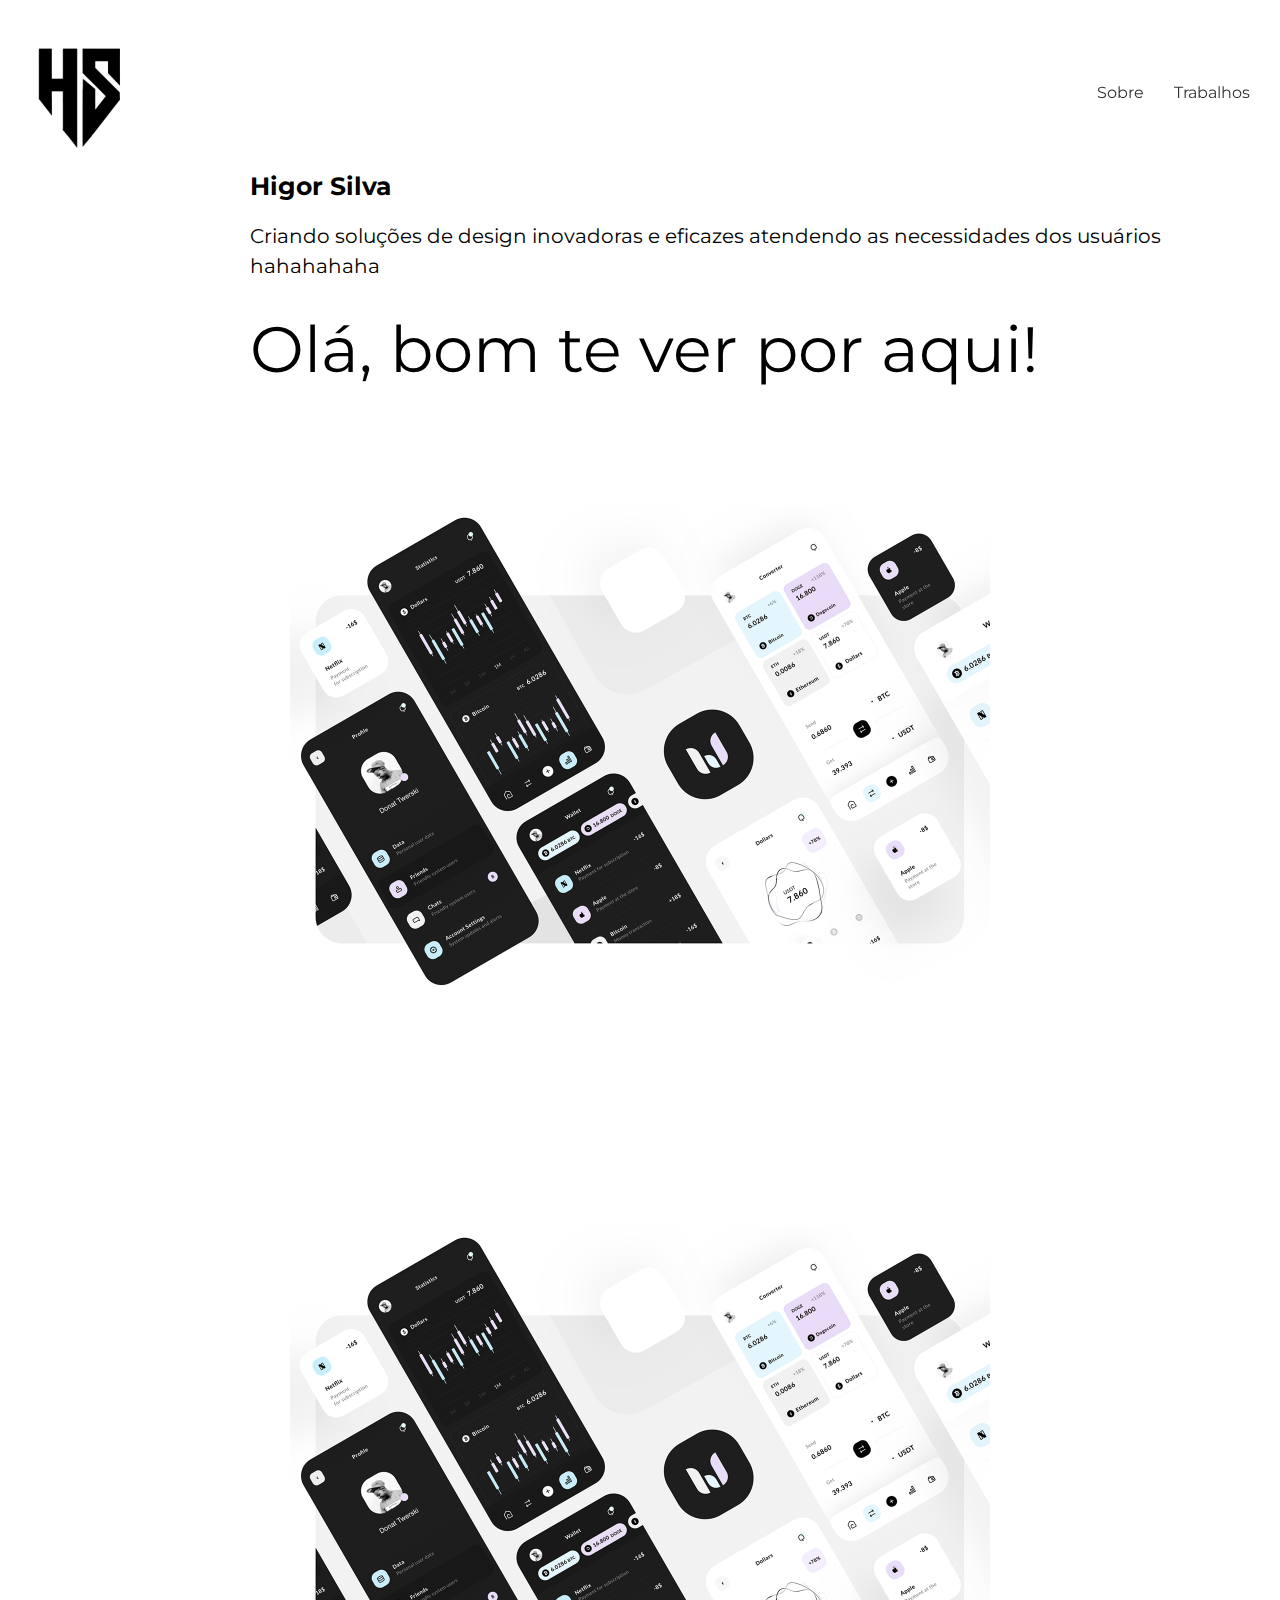
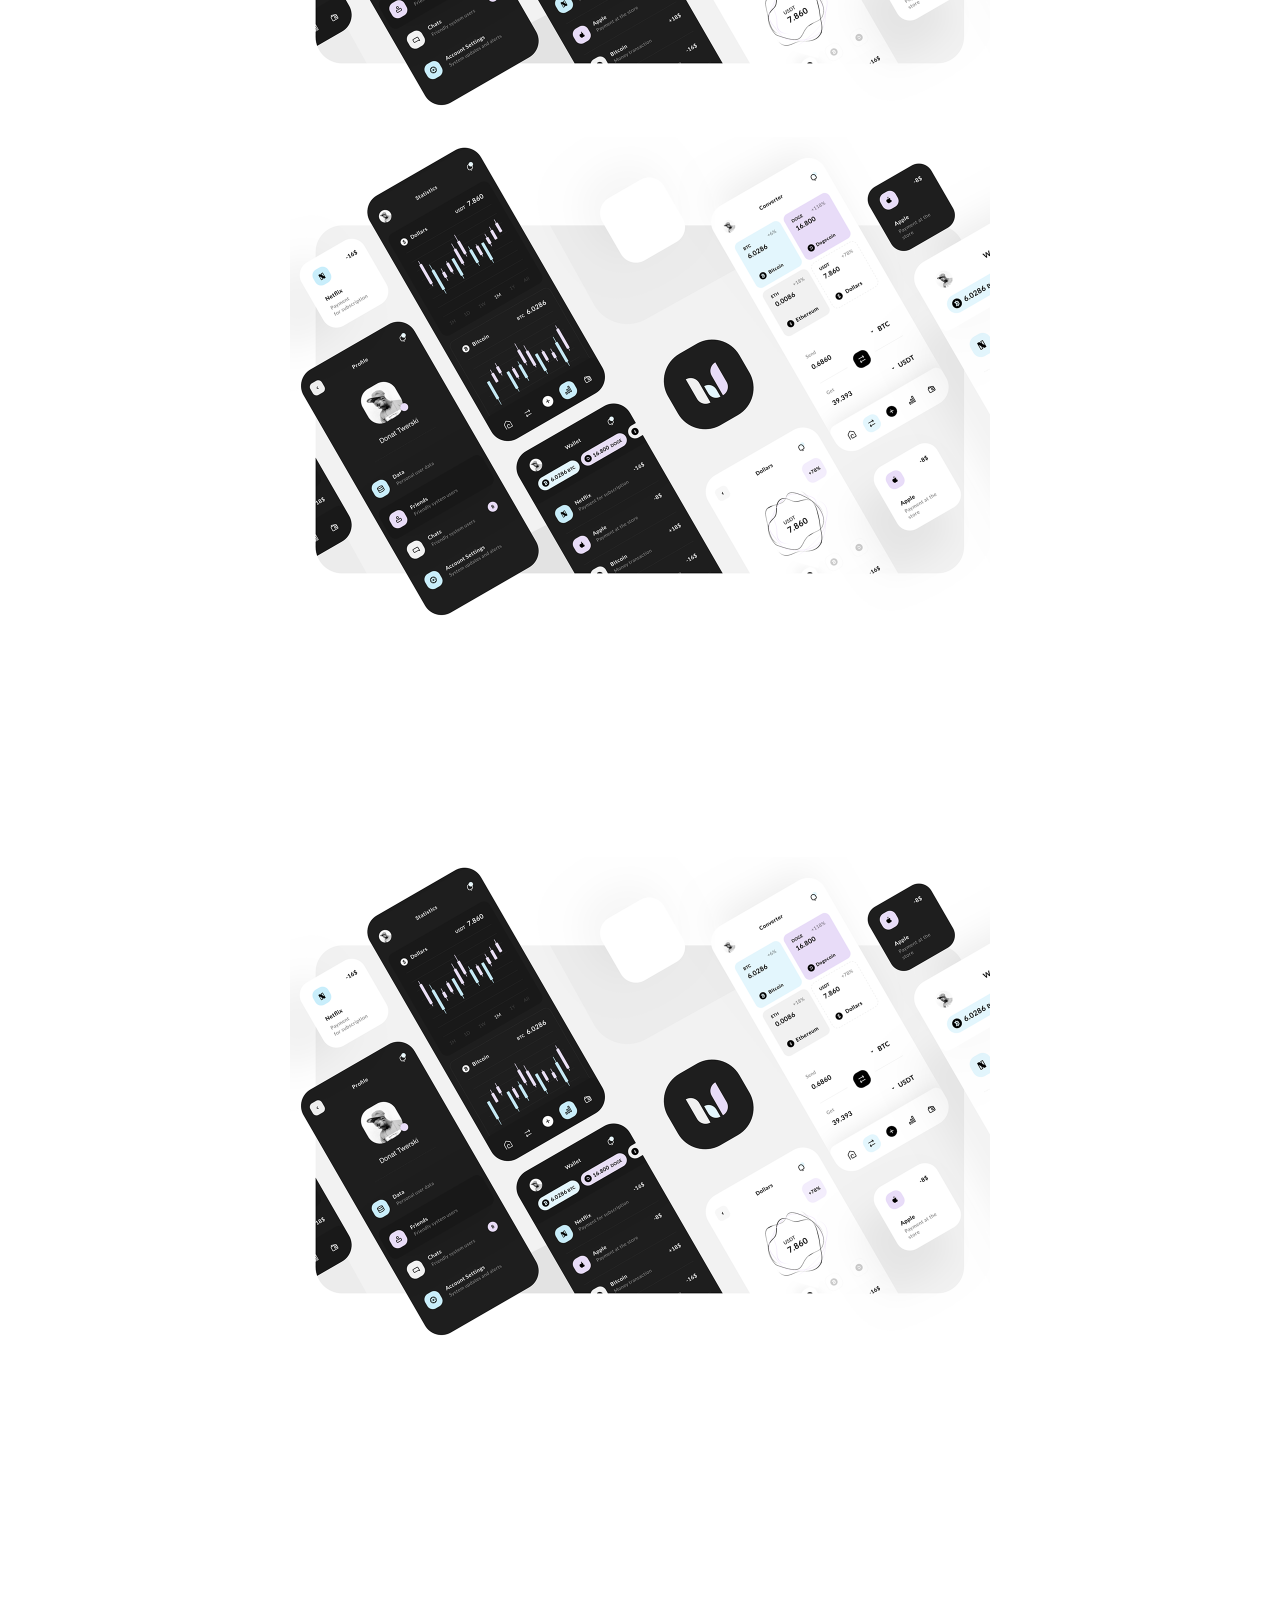
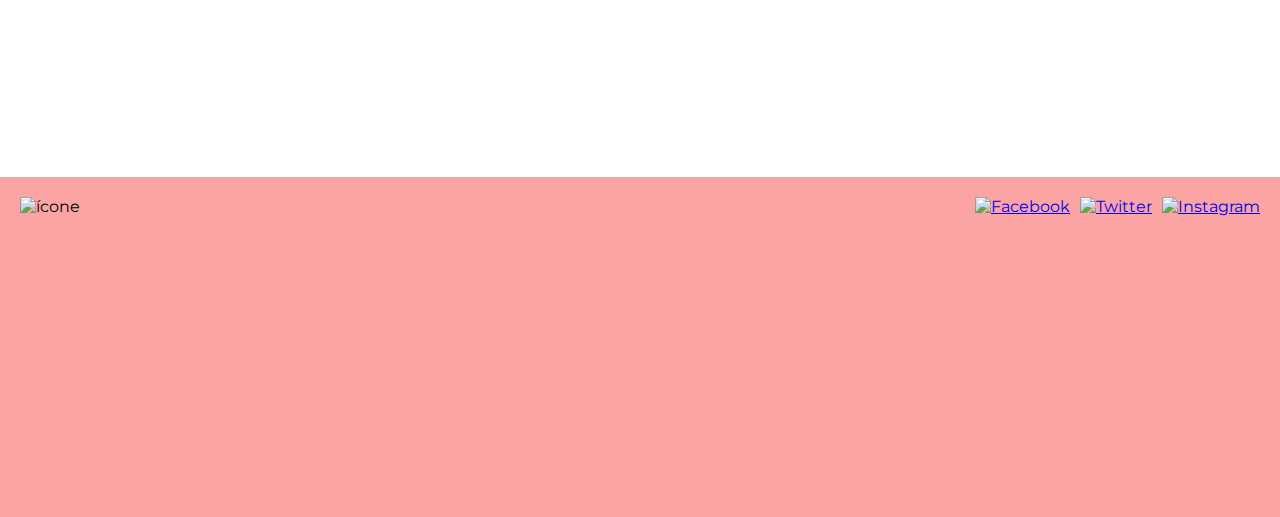
==== index.html @ ff1bfc13 "Initial commit" ====
<!DOCTYPE html>
<html>
<head>
  <title>Meu Portfólio</title>
  <link rel="stylesheet" type="text/css" href="estilo.css">
  <link href="https://fonts.googleapis.com/css2?family=Montserrat&display=swap" rel="stylesheet">
</head>
<body>
  <header class="menufixo">
    <nav>
      <div id="logo">
        <img id="imglogo" src="imagens\logohs.png" alt="Logo Higor Silva">
      </div>
      <ul>
        <li><a href="#sobre">Sobre</a></li>
        <li><a href="#trabalhos">Trabalhos</a></li> 
      </ul>
    </nav>
  </header>
  <main>
    <section class="sobre">
      <h2>Higor Silva</h2>
      <p>Criando soluções de design inovadoras e eficazes atendendo as necessidades dos usuários hahahahaha</p>
      <p id="p2"> Olá, bom te ver por aqui!</p>
    </section>

   <!-- deixar as div como id para manilular o titulo e a imagem

    <section id="trabalhos">
      <div id="trabalho1">
        <img id="img1" src="imagens\exemplo1.png" alt="Exemplo 1">
        <h2 id="titulo1">Título do trabalho 1</h2>
      </div>
      <div id="trabalho2>
        <img id="img2" src="imagens\exemplo1.png" alt="Exemplo 2">
        <h2 id="titulo2">Título do trabalho 2</h2> 
      </div>
      <div id="trabalh3">
        <img id="img3" src="imagens\exemplo1.png" alt="Exemplo 2">
        <h2 id="titulo3">Título do trabalho 2</h2>
      </div>
      <div id="trabalh4">
        <img id="img4" src="imagens\exemplo1.png" alt="Exemplo 2">
        <h2 id="titulo4">Título do trabalho 2</h2>
      </div>
    </section>
         -->
    <section id="trabalhos">
      <div class="trabalho">
        <img id="img1" src="imagens\exemplo1.png" alt="Exemplo 1">
        <h2 id="titulo1">Título do trabalho 1</h2>
      </div>
      <div class="trabalho">
        <img id="img2" src="imagens\exemplo1.png" alt="Exemplo 2">
        <h2 id="titulo2">Título do trabalho 2</h2> 
      </div>
      <div class="trabalho">
        <img id="img3" src="imagens\exemplo1.png" alt="Exemplo 2">
        <h2 id="titulo3">Título do trabalho 3</h2>
      </div>
      <div class="trabalho">
        <img id="img4" src="imagens\exemplo1.png" alt="Exemplo 2">
        <h2 id="titulo4">Título do trabalho 4</h2>
      </div>
    </section>
    <footer>
      <div class="container">
        <div class="left">
          <img src="icon.png" width="32" height="32" alt="ícone">
        </div>
        <div class="right">
          <a href="https://facebook.com"><img src="facebook.png" width="32" height="32" alt="Facebook"></a>
          <a href="https://twitter.com"><img src="twitter.png" width="32" height="32" alt="Twitter"></a>
          <a href="https://instagram.com"><img src="instagram.png" width="32" height="32" alt="Instagram"></a>
        </div>
      </div>
    </footer>   
</body>
</html>
---- estilo.css ----
/* Define as configurações gerais da página */
body {
  font-family: 'Montserrat', sans-serif;
  margin: 0;
  padding: 0;
}

/* Estiliza o cabeçalho e o menu de navegação 
header {
  background-color: #333;
  color: #fff;
}
*/
nav {
  display: flex;
  justify-content: flex-end;
  align-items: center;

}

header nav {
  display:flex; /* define o elemento pai como flex */
  align-items: center; /* alinha os elementos filhos verticalmente */
  position: fixed;
  top: 0;
  width: 100%;
  z-index: 1;
 
}

.menufixo{
  margin-top: 50px;
}

#logo {
  margin-right: auto; /* move o logo para a esquerda */
}

#imglogo{
  width: 180px;
  height: 180px;
}

nav ul {
  list-style-type: none;
  margin: 0;
  padding: 0;
  display: flex;
}

nav li {
  margin-right: 30px;
  
}

nav a {
  color: #333;
  text-decoration: none;
}

/* Estiliza a seção Sobre */
.sobre {
  padding: 100px;


}

.sobre{
  margin-left: 150px;
}

.sobre h2 {
  font-size: 25px;
  margin-bottom: 0px;
}

.sobre p {
  font-size: 20px;
  line-height: 1.5;
}

#p2 {
  font-size: 64px;
  line-height: 1.5;
  margin:0;
}

/* Estiliza a seção Trabalhos */
#trabalhos {
  display: flex;
  flex-wrap: wrap;
  justify-content: center;
  

}

.trabalho {
  width: 30%;
  margin: 10px;
  width: 700px;
  height: 700px;
  text-align: center; 
}

.trabalho img {
  width: 100%;
  height: auto;
  /*margin-bottom: 10px;*/
  filter: brightness(100%);
  transition: filter 0.5s ease;
  
}

#img3, #img4{
  margin-top: -210px;
}
.trabalho img:hover {
  filter: brightness(30%);
}

.trabalho h2 {
  font-size: 50px;
  color: #fff;
  
  position:absolute;
  top: 70%;
  left: 30%;
  transform: translate(-50%, -50%);
  z-index: 1;
  opacity: 0;
  transition: opacity 0.3s ease;
}

.trabalho p {
  font-size: 1.2em;
}

.trabalho #img1:hover ~ #titulo1,
          #img2:hover ~ #titulo2,
          #img3:hover ~ #titulo3,
          #img4:hover ~ #titulo4
          {
  opacity: 1;
}
#titulo2{
  left: 70%;
}
#titulo3{
  left: 30%;
  top:  127%
}
#titulo4{
  left: 70%;
  top: 127%;
}



/*trabalho 2 */


/*
.trabalho img:hover + h2{
  opacity: 1;
}*/




/* Estiliza o rodapé */
footer {
  background-color: #fba4a4;
  padding: 20px;
  height: 300px;
}

.container {
  display: flex;
  justify-content: space-between;
}

.left {
  align-items: center;
}

.right {
  display: flex;
}
.right a {
  margin-left: 10px;
}
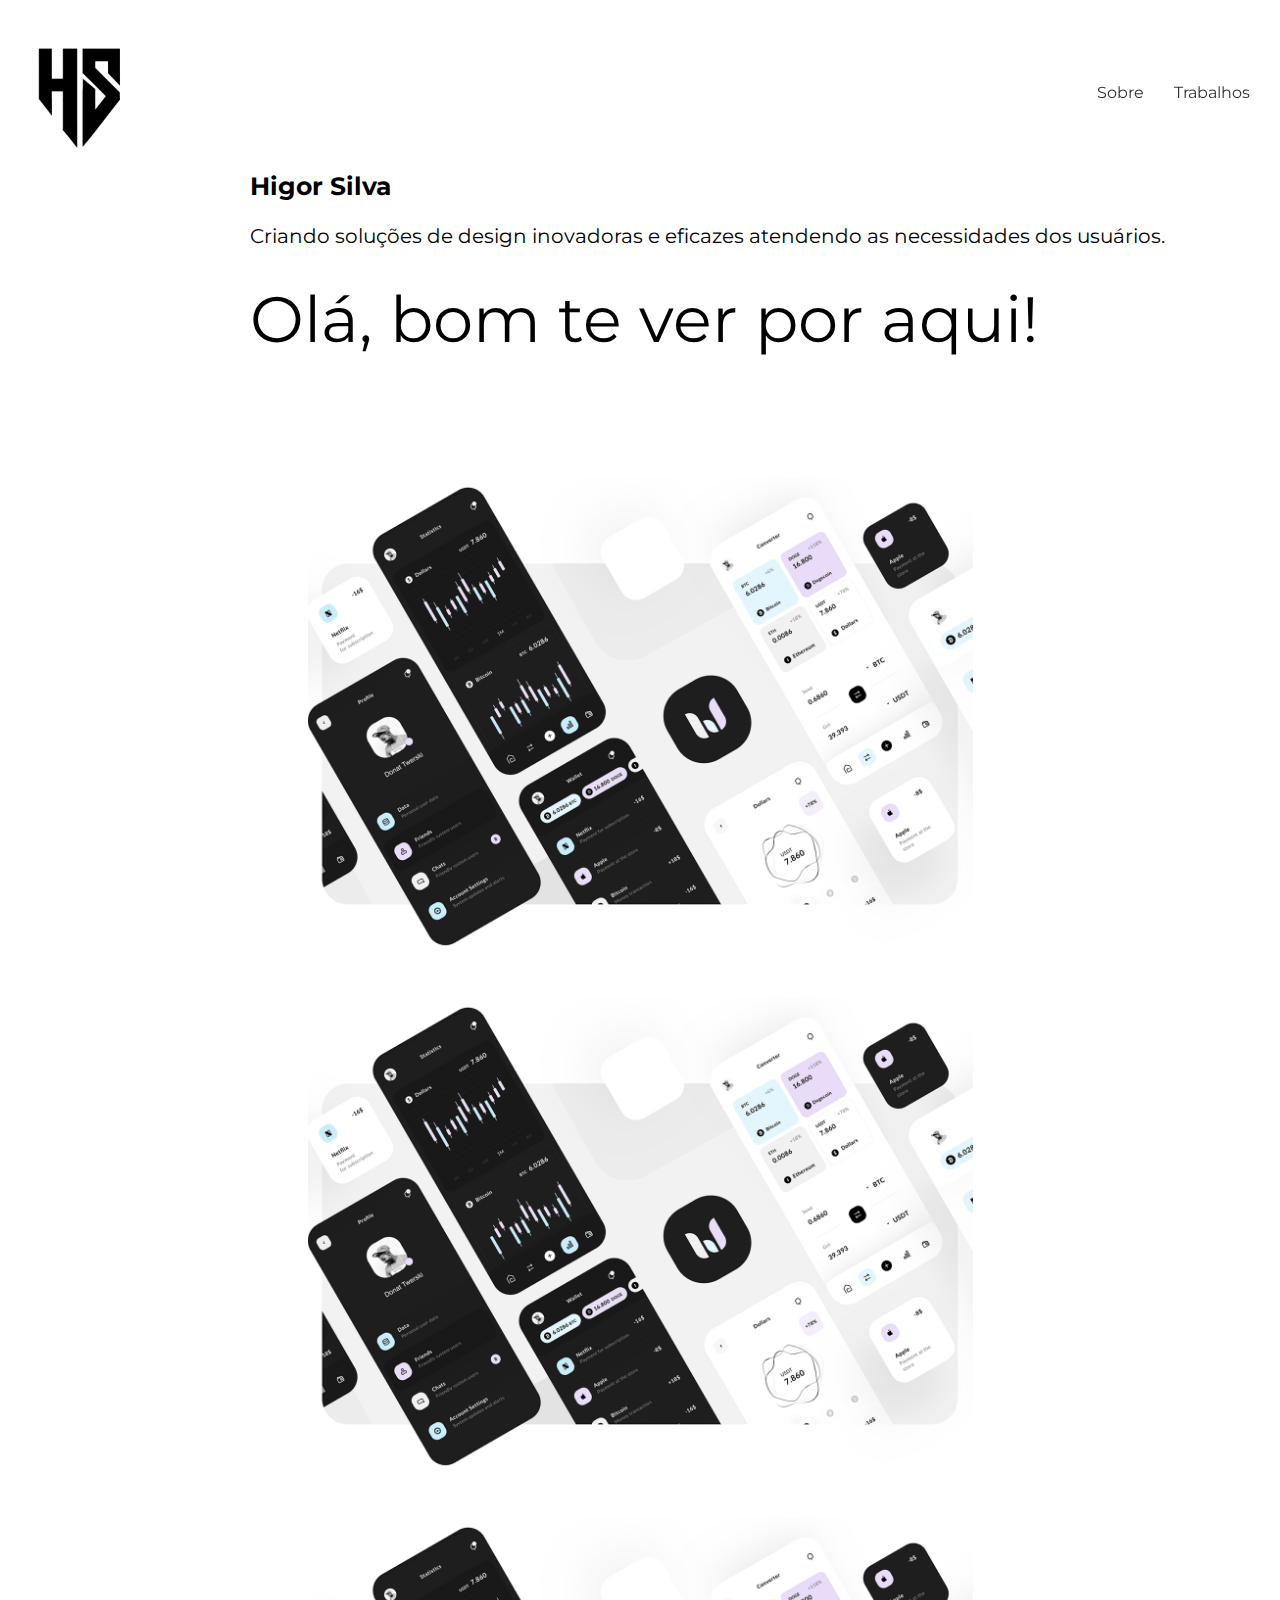
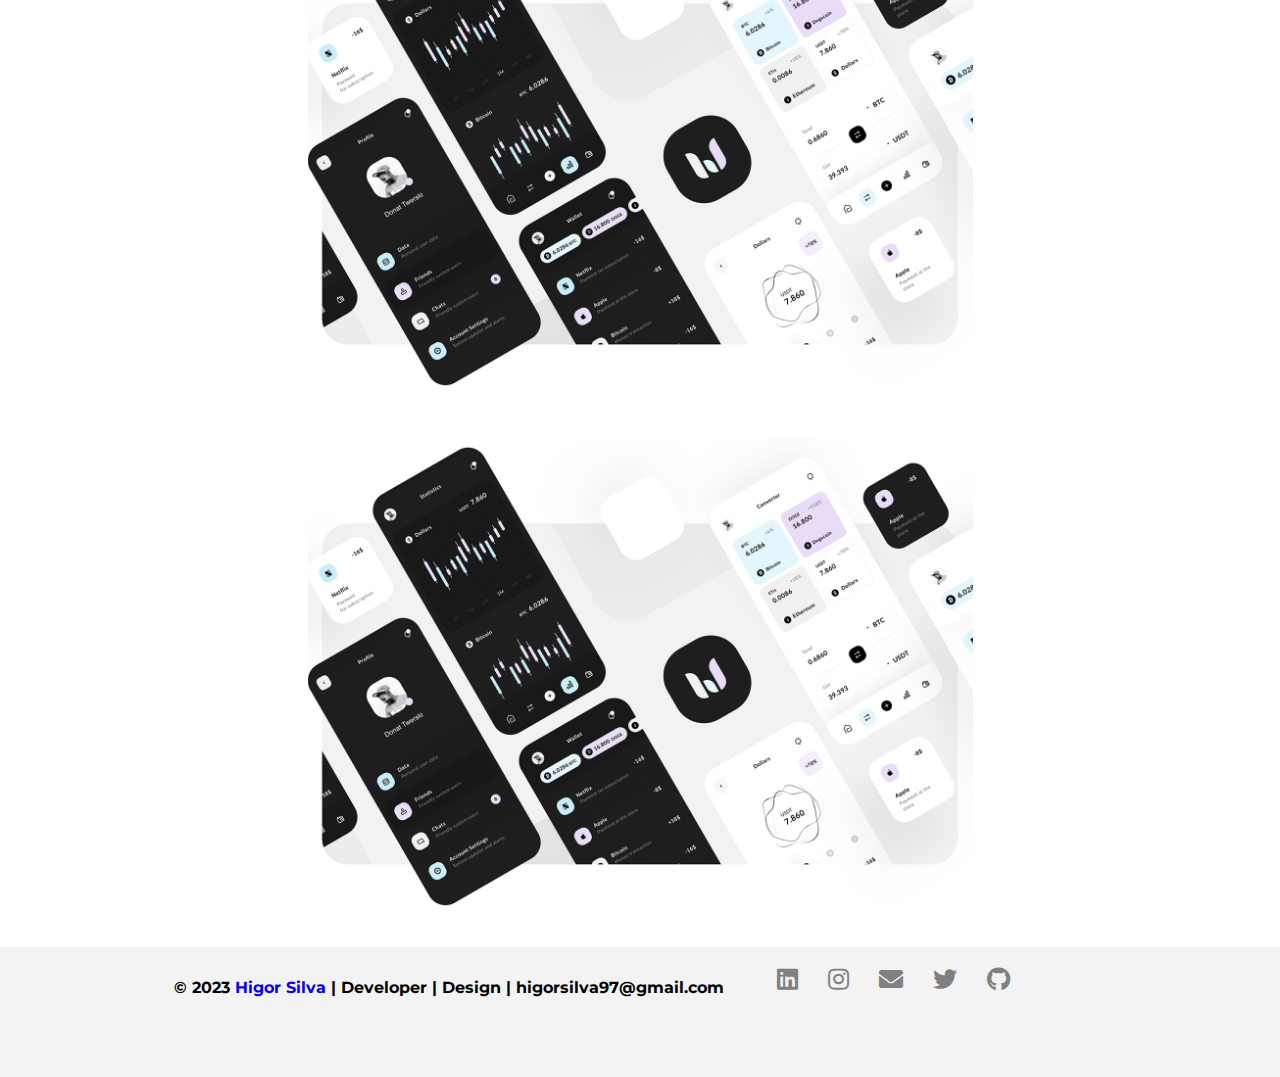
==== commit 13fcaf7e: "index finalizada" ====
--- a/index.html
+++ b/index.html
@@ -1,18 +1,22 @@
 <!DOCTYPE html>
 <html>
 <head>
-  <title>Meu Portfólio</title>
+  <title>Higor Silva</title>
   <link rel="stylesheet" type="text/css" href="estilo.css">
   <link href="https://fonts.googleapis.com/css2?family=Montserrat&display=swap" rel="stylesheet">
+  <link rel="stylesheet" href="https://cdnjs.cloudflare.com/ajax/libs/font-awesome/5.15.3/css/all.min.css">
+  <link rel="icon" href="imagens\icone 32x32.png">
 </head>
 <body>
   <header class="menufixo">
     <nav>
       <div id="logo">
-        <img id="imglogo" src="imagens\logohs.png" alt="Logo Higor Silva">
+        <a href="#">
+          <img id="imglogo" src="imagens\logohs.png" alt="Logo Higor Silva">
+        </a>
       </div>
       <ul>
-        <li><a href="#sobre">Sobre</a></li>
+        <li><a href="sobre.html">Sobre</a></li>
         <li><a href="#trabalhos">Trabalhos</a></li> 
       </ul>
     </nav>
@@ -20,33 +24,42 @@
   <main>
     <section class="sobre">
       <h2>Higor Silva</h2>
-      <p>Criando soluções de design inovadoras e eficazes atendendo as necessidades dos usuários hahahahaha</p>
+      <p>Criando soluções de design inovadoras e eficazes atendendo as necessidades dos usuários.</p>
       <p id="p2"> Olá, bom te ver por aqui!</p>
     </section>
 
    <!-- deixar as div como id para manilular o titulo e a imagem
 
-    <section id="trabalhos">
-      <div id="trabalho1">
-        <img id="img1" src="imagens\exemplo1.png" alt="Exemplo 1">
-        <h2 id="titulo1">Título do trabalho 1</h2>
-      </div>
-      <div id="trabalho2>
-        <img id="img2" src="imagens\exemplo1.png" alt="Exemplo 2">
-        <h2 id="titulo2">Título do trabalho 2</h2> 
-      </div>
-      <div id="trabalh3">
-        <img id="img3" src="imagens\exemplo1.png" alt="Exemplo 2">
-        <h2 id="titulo3">Título do trabalho 2</h2>
-      </div>
-      <div id="trabalh4">
-        <img id="img4" src="imagens\exemplo1.png" alt="Exemplo 2">
-        <h2 id="titulo4">Título do trabalho 2</h2>
-      </div>
-    </section>
+  
+
          -->
     <section id="trabalhos">
-      <div class="trabalho">
+
+      <div id="trabalho1">
+        <a href="#">
+          <img id="img1" src="imagens\exemplo1.png" alt="Exemplo 1"> 
+          <h2 id="titulo1">Título do trabalho 1</h2>
+        </a>
+    </div>
+    <div id="trabalho2">
+        <a href="#">
+          <img id="img1" src="imagens\exemplo1.png" alt="Exemplo 1"> 
+          <h2 id="titulo2">Título do trabalho 2</h2> 
+        </a>
+    </div>
+    <div id="trabalho3">
+        <a href="#">
+          <img id="img1" src="imagens\exemplo1.png" alt="Exemplo 1"> 
+          <h2 id="titulo3">Título do trabalho 3</h2>
+        </a>
+    </div>
+    <div id="trabalho4">
+      <a href="#">
+        <img id="img1" src="imagens\exemplo1.png" alt="Exemplo 1"> 
+        <h2 id="titulo4">Título do trabalho 4</h2>
+      </a>
+    </div>
+     <!-- <div class="trabalho">
         <img id="img1" src="imagens\exemplo1.png" alt="Exemplo 1">
         <h2 id="titulo1">Título do trabalho 1</h2>
       </div>
@@ -61,17 +74,28 @@
       <div class="trabalho">
         <img id="img4" src="imagens\exemplo1.png" alt="Exemplo 2">
         <h2 id="titulo4">Título do trabalho 4</h2>
-      </div>
+      </div> -->
     </section>
     <footer>
       <div class="container">
         <div class="left">
-          <img src="icon.png" width="32" height="32" alt="ícone">
+          <h4> © 2023 <a href="#" style="text-decoration: none;"> Higor Silva</a> | Developer | Design | higorsilva97@gmail.com</h4>
         </div>
         <div class="right">
-          <a href="https://facebook.com"><img src="facebook.png" width="32" height="32" alt="Facebook"></a>
-          <a href="https://twitter.com"><img src="twitter.png" width="32" height="32" alt="Twitter"></a>
-          <a href="https://instagram.com"><img src="instagram.png" width="32" height="32" alt="Instagram"></a>
+        <a href="https://www.linkedin.com/in/higorsilva97/"><i class="fab fa-linkedin"></i></a>
+
+        <a href="https://www.instagram.com/_higorsilva/"><i class="fab fa-instagram"></i></a>
+          
+        <a href="mailto: higorsilva97@gmail.com"><i class="fas fa-envelope"></i></a>
+        
+        <a href="https://twitter.com/yHigor_Silva"><i class="fab fa-twitter"></i></a>
+
+        <a href="https://github.com/higorsilva97"><i class="fab fa-github"></i></a>
+
+        
+        </div>
+        
+
         </div>
       </div>
     </footer>   
--- a/estilo.css
+++ b/estilo.css
@@ -90,88 +90,61 @@
   display: flex;
   flex-wrap: wrap;
   justify-content: center;
-  
-
-}
-
-.trabalho {
-  width: 30%;
+  width: 80%;
+  margin: auto; 
+  
+}
+
+#trabalho1, #trabalho2, #trabalho3, #trabalho4 {
+  
   margin: 10px;
   width: 700px;
-  height: 700px;
+  height: 500px;
   text-align: center; 
-}
-
-.trabalho img {
-  width: 100%;
-  height: auto;
-  /*margin-bottom: 10px;*/
+  align-items: center;
+  position: relative;
+}
+
+#trabalho1 img, #trabalho2 img, #trabalho3 img, #trabalho4 img {
+  width: 95%;
+  height: 95%;
   filter: brightness(100%);
   transition: filter 0.5s ease;
-  
-}
-
-#img3, #img4{
-  margin-top: -210px;
-}
-.trabalho img:hover {
+  object-fit: cover; 
+  
+}
+#trabalho1 img:hover, #trabalho2 img:hover, #trabalho3 img:hover, #trabalho4 img:hover {
   filter: brightness(30%);
 }
 
-.trabalho h2 {
+#trabalho1 h2, #trabalho2 h2, #trabalho3 h2, #trabalho4 h2 {
   font-size: 50px;
   color: #fff;
-  
   position:absolute;
-  top: 70%;
-  left: 30%;
   transform: translate(-50%, -50%);
   z-index: 1;
   opacity: 0;
   transition: opacity 0.3s ease;
-}
-
-.trabalho p {
+  top: 300px;
+  left: 50%;
+}
+
+#trabalho1 p, #trabalho2 p, #trabalho3 p, #trabalho4 p {
   font-size: 1.2em;
 }
 
-.trabalho #img1:hover ~ #titulo1,
-          #img2:hover ~ #titulo2,
-          #img3:hover ~ #titulo3,
-          #img4:hover ~ #titulo4
-          {
+#trabalho1 img:hover ~ #titulo1,
+#trabalho2 img:hover ~ #titulo2,
+#trabalho3 img:hover ~ #titulo3,
+#trabalho4 img:hover ~ #titulo4 {
   opacity: 1;
 }
-#titulo2{
-  left: 70%;
-}
-#titulo3{
-  left: 30%;
-  top:  127%
-}
-#titulo4{
-  left: 70%;
-  top: 127%;
-}
-
-
-
-/*trabalho 2 */
-
-
-/*
-.trabalho img:hover + h2{
-  opacity: 1;
-}*/
-
-
-
 
 /* Estiliza o rodapé */
 footer {
-  background-color: #fba4a4;
-  padding: 20px;
-  height: 300px;
+  background-color: rgb(243, 243, 243);
+  padding: 10px;
+  height: 110px;
 }
 
 .container {
@@ -181,11 +154,49 @@
 
 .left {
   align-items: center;
+  margin-left: 13%;
 }
 
 .right {
   display: flex;
+  margin-right: 250px;
 }
 .right a {
   margin-left: 10px;
-}
+
+}
+
+.right a i{
+    
+   
+  font-size: 1.5em;
+      
+     
+  color: gray;
+      
+     
+  padding: 10px;
+      
+     
+  transition: all 0.3s ease;
+  }
+  
+  .right a i:hover{
+      
+     
+  color: #000;
+  }
+
+
+  /*---- Pagina Sobre -----*/
+
+  .sobremin{
+    margin-left: 150px;
+    padding: 100px;
+    display: flex;
+    flex-wrap: wrap;
+    justify-content: center;
+    width: 80%;
+    margin: auto; 
+    background-color: red;
+  }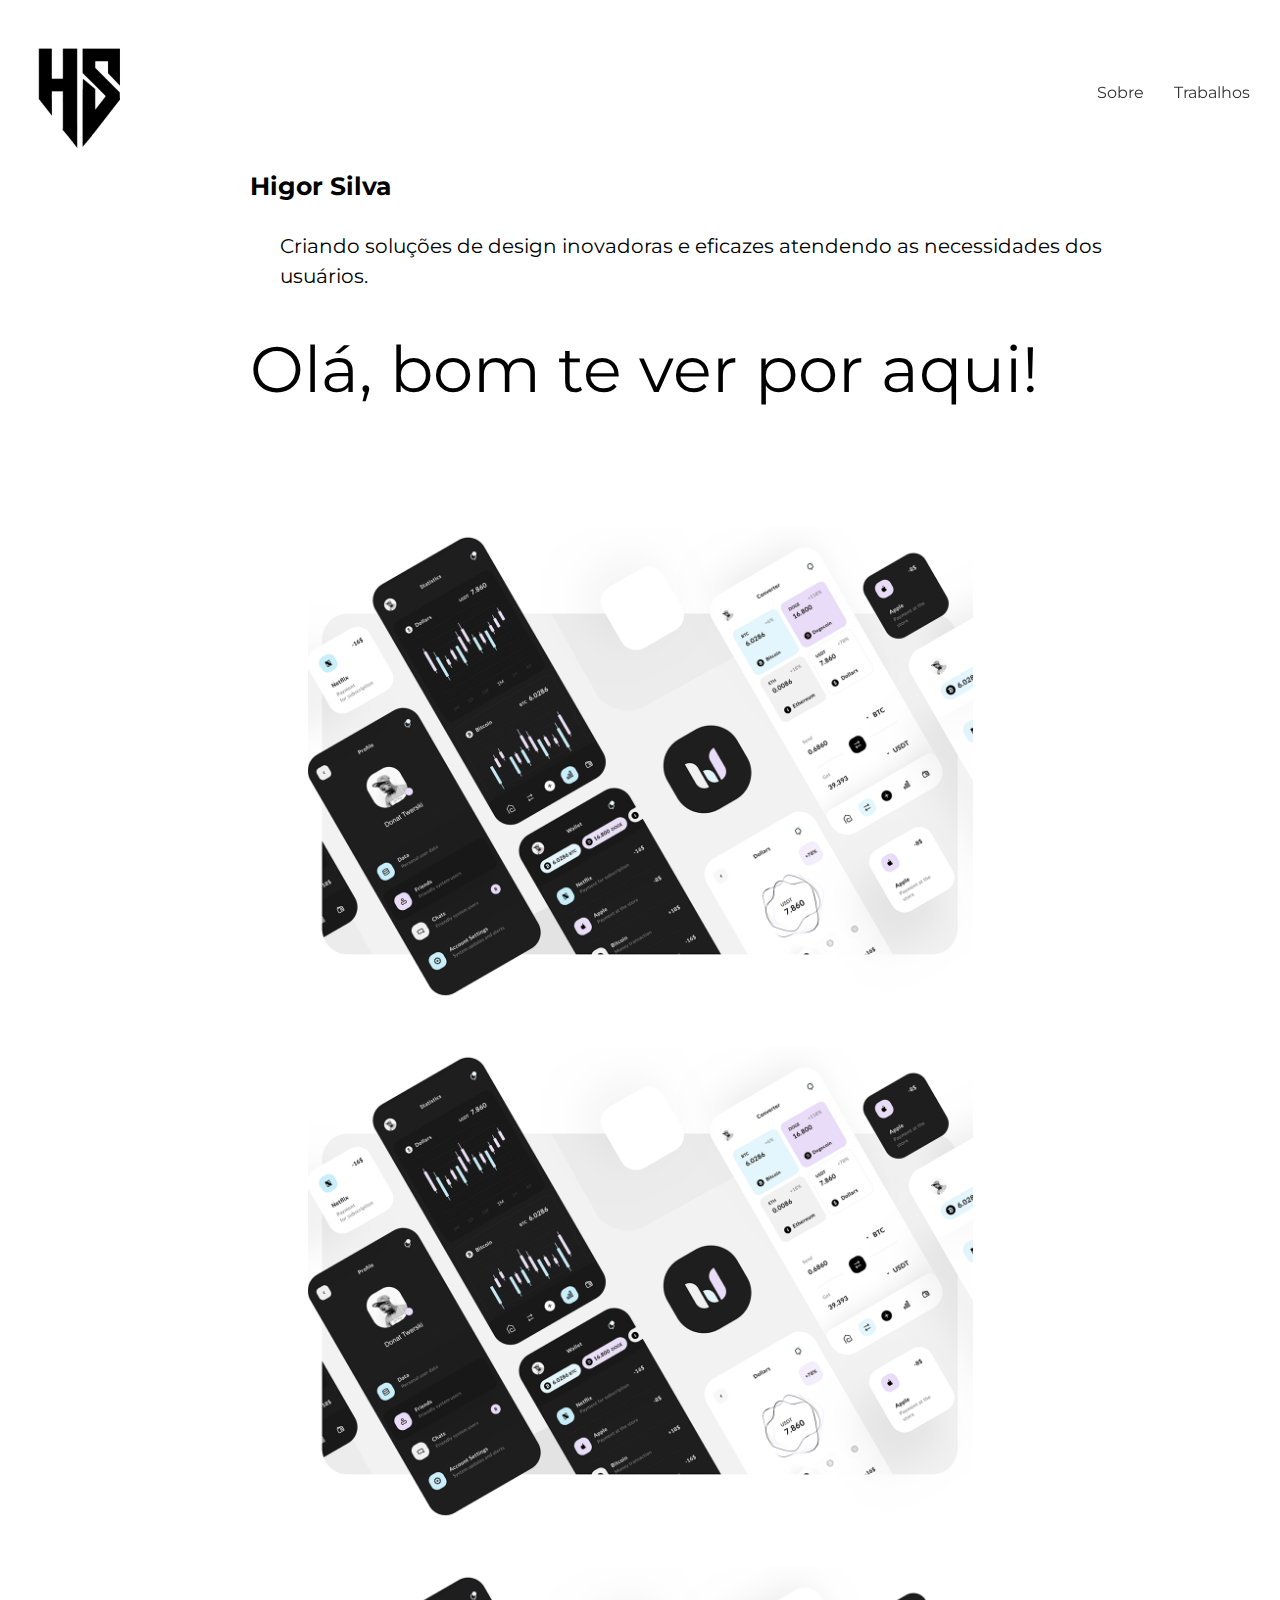
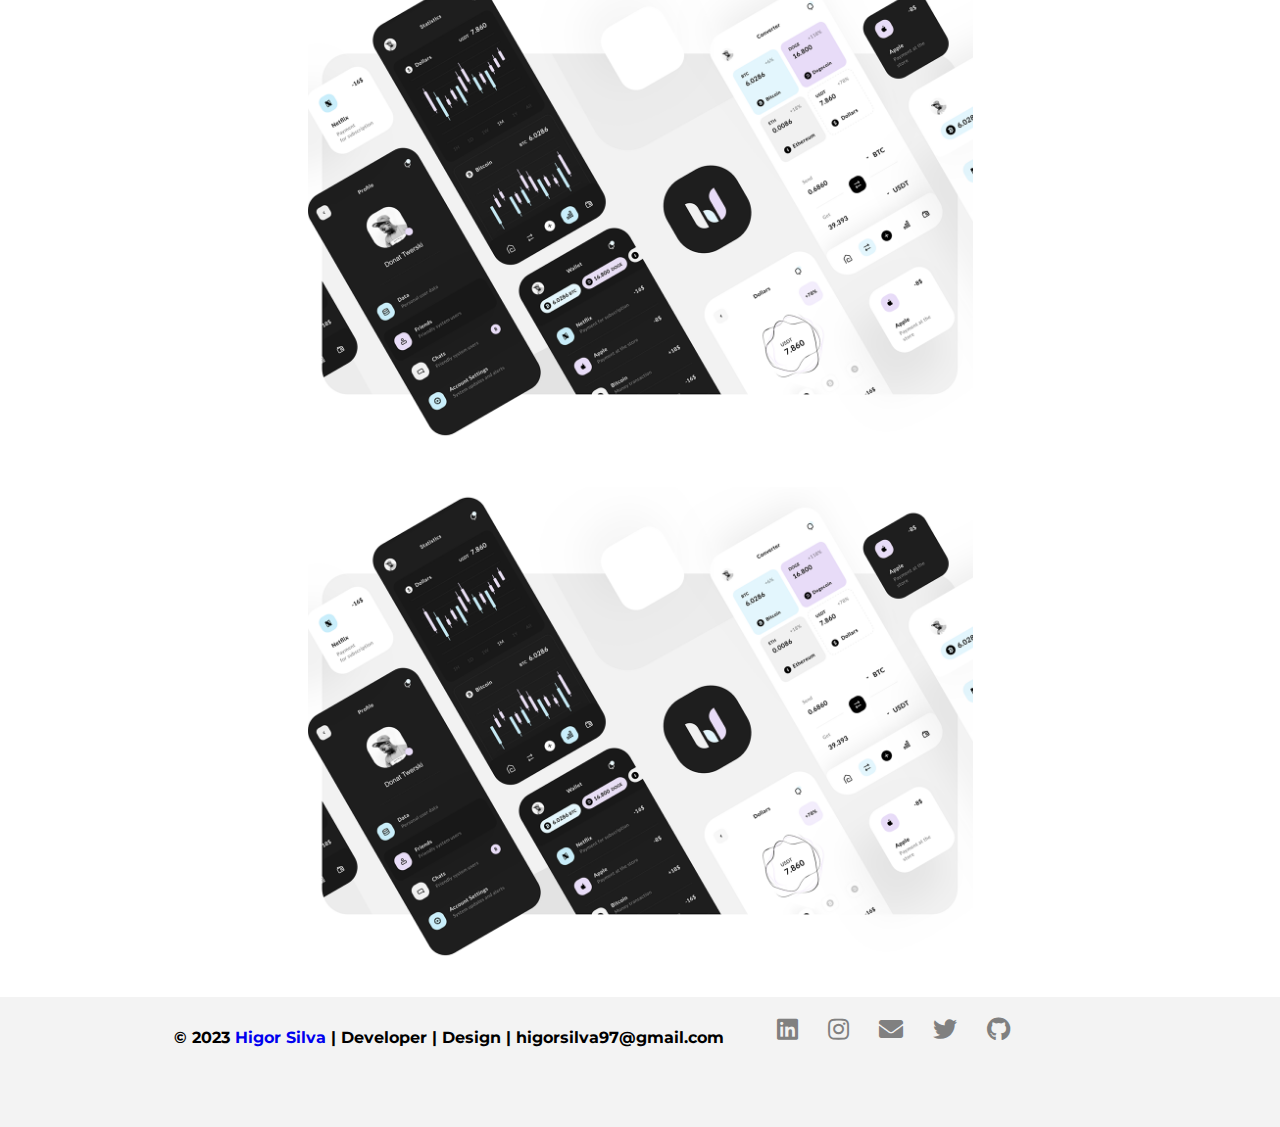
==== commit 81674be4: "finalização pagina sobre e criação das paginas de projeto" ====
--- a/index.html
+++ b/index.html
@@ -1,7 +1,7 @@
 <!DOCTYPE html>
 <html>
 <head>
-  <title>Higor Silva</title>
+  <title>Higor Silva - Home</title>
   <link rel="stylesheet" type="text/css" href="estilo.css">
   <link href="https://fonts.googleapis.com/css2?family=Montserrat&display=swap" rel="stylesheet">
   <link rel="stylesheet" href="https://cdnjs.cloudflare.com/ajax/libs/font-awesome/5.15.3/css/all.min.css">
@@ -36,7 +36,7 @@
     <section id="trabalhos">
 
       <div id="trabalho1">
-        <a href="#">
+        <a href="trabalho01.html">
           <img id="img1" src="imagens\exemplo1.png" alt="Exemplo 1"> 
           <h2 id="titulo1">Título do trabalho 1</h2>
         </a>
--- a/estilo.css
+++ b/estilo.css
@@ -191,12 +191,116 @@
   /*---- Pagina Sobre -----*/
 
   .sobremin{
-    margin-left: 150px;
-    padding: 100px;
     display: flex;
     flex-wrap: wrap;
+    justify-content:start;
+    width: 70%;
+    margin: auto; 
+    margin-top: 300px;
+   
+  }
+
+  .sobremin #conteudo{
+    width: 550px;
+    height: 450px;
+    
+  }
+
+  .sobremin h1{
+    font-size: 35px;
+    margin-left: 15px;
+  }
+
+  .sobremin h3{
+    margin-left: 15px;
+  }
+
+  .sobremin p{
+    margin-left: 15px;
+    font-size: 17px;
+  }
+
+  .sobremin #imgHigor{
+
+    height: 450px;
+    width: 736px;
+    margin-left: 35px;
+  }
+
+  #imgHigor img{
+    width: 100%;
+    height: 100%;
+   
+  }
+
+  .recursos{
+    display: flex;
+    flex-wrap: wrap;
+    justify-content:start;
+    width: 70%;
+    margin: auto; 
+    margin-top: 100px;
+    
+  }
+
+  .recursos #icones{
+    height: 450px;
+    width: 736px;
+    
+  }
+
+  #icones {
+    display: grid;
+    align-items: center;
     justify-content: center;
-    width: 80%;
-    margin: auto; 
-    background-color: red;
-  }+    grid-template-columns: repeat(3, 1fr);
+    grid-template-rows: repeat(2, 1fr);
+    
+  }
+
+#icones img {
+  width: 80px;
+  height: 80px;
+}
+
+#ferramentas{
+  width: 550px;
+  height: 450px; 
+  line-height: 22px;
+}
+
+#ferramentas h1{
+  font-size: 30px;
+  margin-left: 15px;
+  margin-bottom: 50px;
+}
+
+.projetos{
+  display: flex;
+  flex-wrap: wrap;
+  justify-content:start;
+  width: 80%;
+  margin: auto; 
+  margin-top: 300px;
+}
+
+.projetos h1{
+  font-size: 60px;
+}
+
+#introducao h1, h3, p{
+  margin-left: 100px;
+  margin: 30px;
+}
+
+#imgprojeto{
+  width: 100%;
+  height:700px;
+  margin-top: 100px;
+  
+}
+
+#imgprojeto img{
+  width: 100%;
+  height: 100%;
+}
